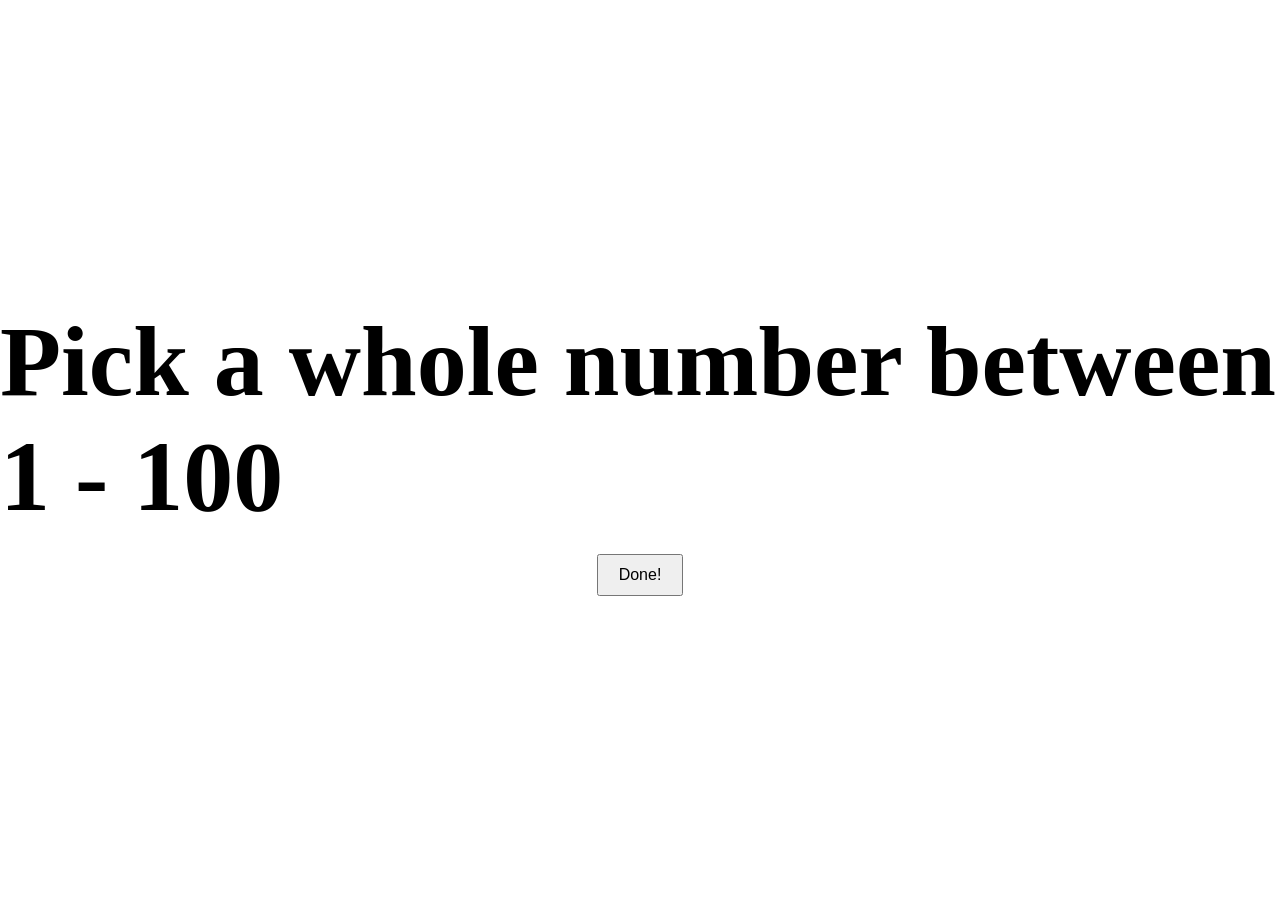
==== index.html @ 2bfceab8 "Add files via upload" ====
<!DOCTYPE html>
<html lang="en">
<head>
    <meta charset="UTF-8">
    <meta name="viewport" content="width=device-width, initial-scale=1.0">
    <title>1st</title>
    <link rel="stylesheet" href="style.css">
</head>
<body>
    <h1>Pick a whole number between 1 - 100</h1>
    <a href="2nd.html"><button>Done!</button></a>
</body>
</html>
---- style.css ----
html, body {
    height: 100%;
    margin: 0;
    display: flex;
    flex-direction: column;
    justify-content: center;
    align-items: center;
}

h1 {
    margin: 0;
    font-size: 100px;
}

button {
    margin-top: 20px;
    padding: 10px 20px;
    font-size: 16px;
    cursor: pointer;
}
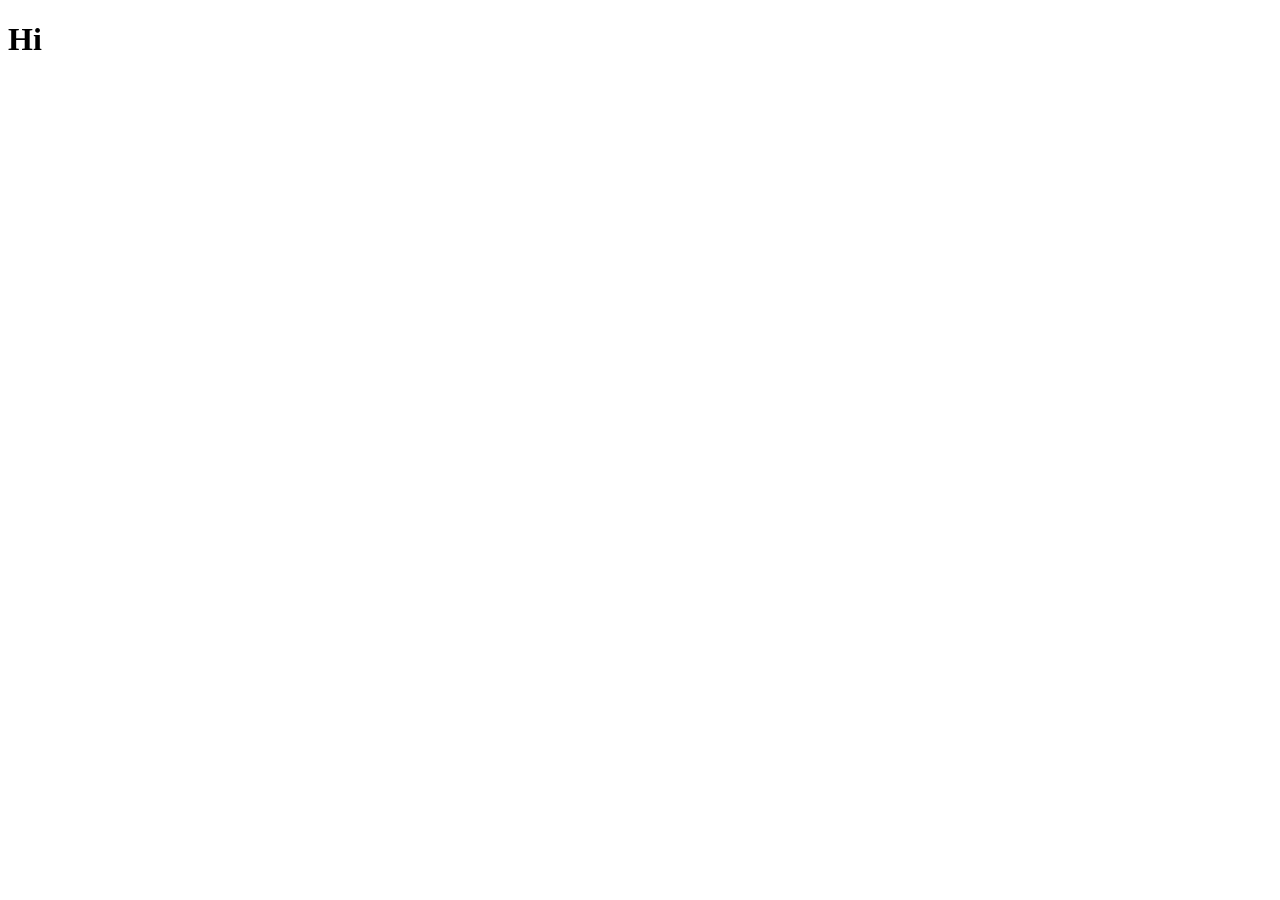
==== commit 9a99fa66: "Create index.html" ====
--- a/index.html
+++ b/index.html
@@ -3,11 +3,9 @@
 <head>
     <meta charset="UTF-8">
     <meta name="viewport" content="width=device-width, initial-scale=1.0">
-    <title>1st</title>
-    <link rel="stylesheet" href="style.css">
+    <title>Document</title>
 </head>
 <body>
-    <h1>Pick a whole number between 1 - 100</h1>
-    <a href="2nd.html"><button>Done!</button></a>
+    <h1>Hi</h1>
 </body>
 </html>
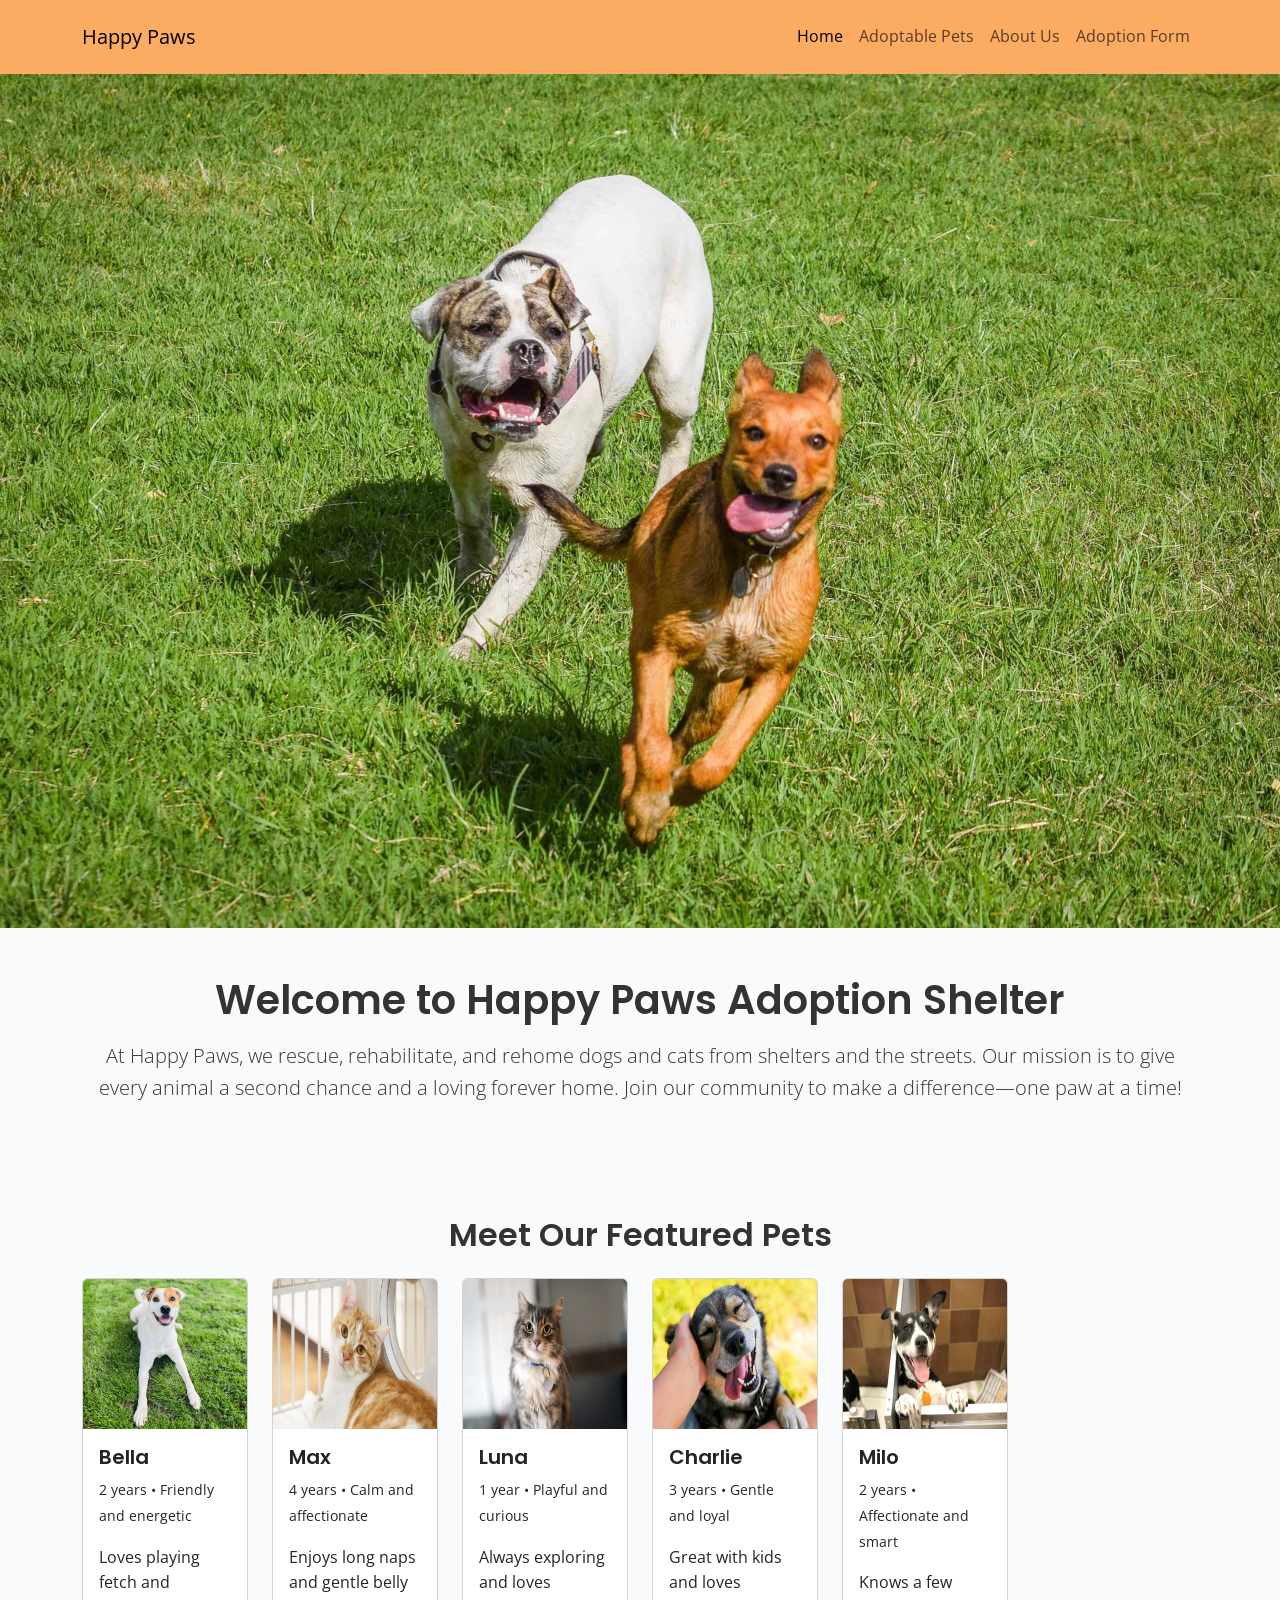
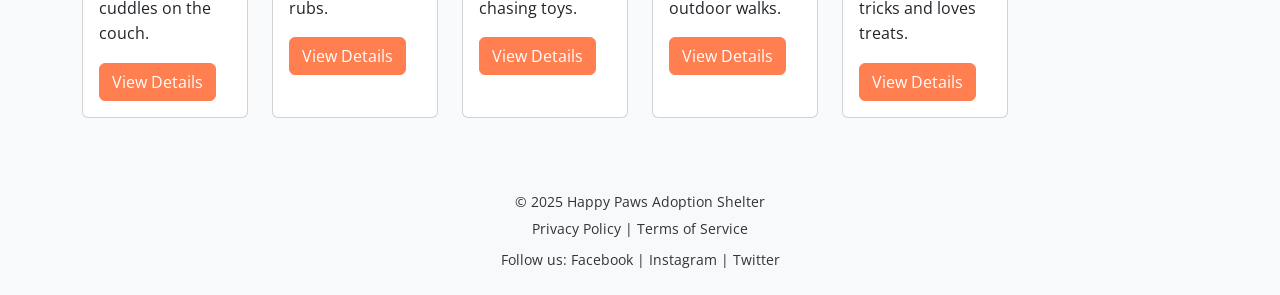
==== commit cee46843: "Add files via upload" ====
--- a/index.html
+++ b/index.html
@@ -1,11 +1,149 @@
-<!DOCTYPE html>
-<html lang="en">
-<head>
-    <meta charset="UTF-8">
-    <meta name="viewport" content="width=device-width, initial-scale=1.0">
-    <title>Document</title>
-</head>
-<body>
-    <h1>Hi</h1>
-</body>
-</html>
+<!DOCTYPE html>
+<html lang="en">
+<head>
+  <meta charset="UTF-8">
+  <meta name="viewport" content="width=device-width, initial-scale=1">
+  <title>Happy Paws Adoption</title>
+  <link href="https://cdn.jsdelivr.net/npm/bootstrap@5.3.0/dist/css/bootstrap.min.css" rel="stylesheet">
+  <link href="styles.css" rel="stylesheet">
+</head>
+<body>
+
+  <nav class="navbar navbar-expand-lg navbar-light">
+    <div class="container">
+      <a class="navbar-brand" href="index.html">Happy Paws</a>
+      <button class="navbar-toggler" type="button" data-bs-toggle="collapse" data-bs-target="#navMenu">
+        <span class="navbar-toggler-icon"></span>
+      </button>
+      <div class="collapse navbar-collapse" id="navMenu">
+        <ul class="navbar-nav ms-auto">
+          <li class="nav-item"><a class="nav-link active" href="index.html">Home</a></li>
+          <li class="nav-item"><a class="nav-link" href="pets.html">Adoptable Pets</a></li>
+          <li class="nav-item"><a class="nav-link" href="about.html">About Us</a></li>
+          <li class="nav-item"><a class="nav-link" href="adoption.html">Adoption Form</a></li>
+        </ul>
+      </div>
+    </div>
+  </nav>
+
+  <div id="heroCarousel" class="carousel slide" data-bs-ride="carousel">
+    <div class="carousel-inner">
+      <div class="carousel-item active">
+        <img src="images/Happy dog.jpg" class="d-block w-100" alt="Happy dog playing">
+      </div>
+      <div class="carousel-item">
+        <img src="images/Playkit.jpg" class="d-block w-100" alt="Playful kitten">
+      </div>
+      <div class="carousel-item">
+        <img src="images/puppyrest.jpeg" class="d-block w-100" alt="Puppy resting">
+      </div>
+      <div class="carousel-item">
+        <img src="images/windowcat.jpg" class="d-block w-100" alt="Cat looking out window">
+      </div>
+      <div class="carousel-item">
+        <img src="images/grouppet.jpg" class="d-block w-100" alt="Group of happy pets">
+      </div>
+    </div>
+    <button class="carousel-control-prev" type="button" data-bs-target="#heroCarousel" data-bs-slide="prev">
+      <span class="carousel-control-prev-icon"></span>
+    </button>
+    <button class="carousel-control-next" type="button" data-bs-target="#heroCarousel" data-bs-slide="next">
+      <span class="carousel-control-next-icon"></span>
+    </button>
+  </div>
+
+  <section class="container py-5">
+    <h1 class="text-center mb-3">Welcome to Happy Paws Adoption Shelter</h1>
+    <p class="lead text-center">
+      At Happy Paws, we rescue, rehabilitate, and rehome dogs and cats from shelters and the streets.
+      Our mission is to give every animal a second chance and a loving forever home.
+      Join our community to make a difference—one paw at a time!
+    </p>
+  </section>
+
+  <section class="container py-5">
+    <h2 class="mb-4 text-center">Meet Our Featured Pets</h2>
+    <div class="row g-4">
+
+      <div class="col-md-4 col-lg-2">
+        <div class="card h-100">
+          <img src="images/bella.jpeg" class="card-img-top" alt="Bella, 2 years old" loading="lazy" width="200" height="150">
+          <div class="card-body">
+            <h5 class="card-title">Bella</h5>
+            <p class="card-text"><small>2 years • Friendly and energetic</small></p>
+            <p class="card-text">Loves playing fetch and cuddles on the couch.</p>
+            <a href="pets.html" class="btn btn-primary">View Details</a>
+          </div>
+        </div>
+      </div>
+
+      <div class="col-md-4 col-lg-2">
+        <div class="card h-100">
+          <img src="images/Max.jpg" class="card-img-top" alt="Max, 4 years old" loading="lazy" width="200" height="150">
+          <div class="card-body">
+            <h5 class="card-title">Max</h5>
+            <p class="card-text"><small>4 years • Calm and affectionate</small></p>
+            <p class="card-text">Enjoys long naps and gentle belly rubs.</p>
+            <a href="pets.html" class="btn btn-primary">View Details</a>
+          </div>
+        </div>
+      </div>
+
+      <div class="col-md-4 col-lg-2">
+        <div class="card h-100">
+          <img src="images/luna.jpg" class="card-img-top" alt="Luna, 1 year old" loading="lazy" width="200" height="150">
+          <div class="card-body">
+            <h5 class="card-title">Luna</h5>
+            <p class="card-text"><small>1 year • Playful and curious</small></p>
+            <p class="card-text">Always exploring and loves chasing toys.</p>
+            <a href="pets.html" class="btn btn-primary">View Details</a>
+          </div>
+        </div>
+      </div>
+
+      <div class="col-md-4 col-lg-2">
+        <div class="card h-100">
+          <img src="images/charlie.jpg" class="card-img-top" alt="Charlie, 3 years old" loading="lazy" width="200" height="150">
+          <div class="card-body">
+            <h5 class="card-title">Charlie</h5>
+            <p class="card-text"><small>3 years • Gentle and loyal</small></p>
+            <p class="card-text">Great with kids and loves outdoor walks.</p>
+            <a href="pets.html" class="btn btn-primary">View Details</a>
+          </div>
+        </div>
+      </div>
+
+      <div class="col-md-4 col-lg-2">
+        <div class="card h-100">
+          <img src="images/milo.jpg" class="card-img-top" alt="Milo, 2 years old" loading="lazy" width="200" height="150">
+          <div class="card-body">
+            <h5 class="card-title">Milo</h5>
+            <p class="card-text"><small>2 years • Affectionate and smart</small></p>
+            <p class="card-text">Knows a few tricks and loves treats.</p>
+            <a href="pets.html" class="btn btn-primary">View Details</a>
+          </div>
+        </div>
+      </div>
+
+    </div>
+  </section>
+ 
+  <footer class="bg-light text-center py-4">
+    <div class="container">
+      <p class="mb-1">&copy; 2025 Happy Paws Adoption Shelter</p>
+      <p class="mb-0">
+        <a href="#" class="text-decoration-none">Privacy Policy</a> |
+        <a href="#" class="text-decoration-none">Terms of Service</a>
+      </p>
+      <p class="mt-2 mb-0">
+        Follow us:
+        <a href="#" class="text-decoration-none">Facebook</a> |
+        <a href="#" class="text-decoration-none">Instagram</a> |
+        <a href="#" class="text-decoration-none">Twitter</a>
+      </p>
+    </div>
+  </footer>
+
+  <script src="https://cdn.jsdelivr.net/npm/bootstrap@5.3.0/dist/js/bootstrap.bundle.min.js" defer></script>
+</body>
+</html>
--- a/styles.css
+++ b/styles.css
@@ -0,0 +1,102 @@
+@import url('https://fonts.googleapis.com/css2?family=Poppins:wght@400;600&family=Open+Sans:wght@400;600&display=swap');
+
+:root {
+  --color-bg: #f9fafb;           
+  --color-text: #333333;         
+  --color-accent: #ff7f50;       
+  --font-heading: 'Poppins', sans-serif;
+  --font-body: 'Open Sans', sans-serif;
+}
+
+body {
+  margin: 0;
+  padding: 0;
+  background-color: var(--color-bg);
+  color: var(--color-text);
+  font-family: var(--font-body);
+  line-height: 1.6;
+}
+h1, h2, h3, h4, h5 {
+  font-family: var(--font-heading);
+  font-weight: 600;
+}
+
+.navbar {
+  position: sticky;
+  top: 0;
+  z-index: 1000;
+  background-color: #fcac62;
+  transition: padding 0.3s, box-shadow 0.3s;
+  padding: 1rem 0;
+}
+.navbar.scrolled {
+  padding: 0.5rem 0;
+  box-shadow: 0 2px 6px rgba(0, 0, 0, 0.1);
+}
+
+.carousel-caption {
+  background: rgba(0, 0, 0, 0.4);
+  padding: 1rem;
+  border-radius: 0.5rem;
+}
+.carousel-caption h2,
+.carousel-caption p {
+  color: #fff;
+  text-shadow: 0 1px 3px rgba(0, 0, 0, 0.7);
+}
+
+.btn-primary {
+  background-color: var(--color-accent);
+  border-color: var(--color-accent);
+  transition: background-color 0.2s;
+}
+.btn-primary:hover,
+.btn-primary:focus {
+  background-color: #e76b3b;
+  border-color: #e76b3b;
+}
+
+.card {
+  transition: transform 0.2s, box-shadow 0.2s;
+}
+.card:hover {
+  transform: translateY(-5px);
+  box-shadow: 0 6px 18px rgba(0, 0, 0, 0.15);
+}
+
+footer {
+  background-color: #ffffff;
+  color: var(--color-text);
+  font-size: 0.9rem;
+}
+footer a {
+  color: var(--color-text);
+  text-decoration: none;
+}
+footer a:hover {
+  text-decoration: underline;
+}
+
+img[loading="lazy"] {
+  will-change: transform;
+}
+
+.filter-bar {
+  display: flex;
+  flex-wrap: wrap;
+  gap: 1rem;
+  margin-bottom: 2rem;
+}
+.filter-bar select,
+.filter-bar input {
+  flex: 1 1 150px;
+  padding: 0.5rem;
+  border: 1px solid #ccc;
+  border-radius: 0.25rem;
+}
+
+@media (max-width: 576px) {
+  .filter-bar {
+    flex-direction: column;
+  }
+}
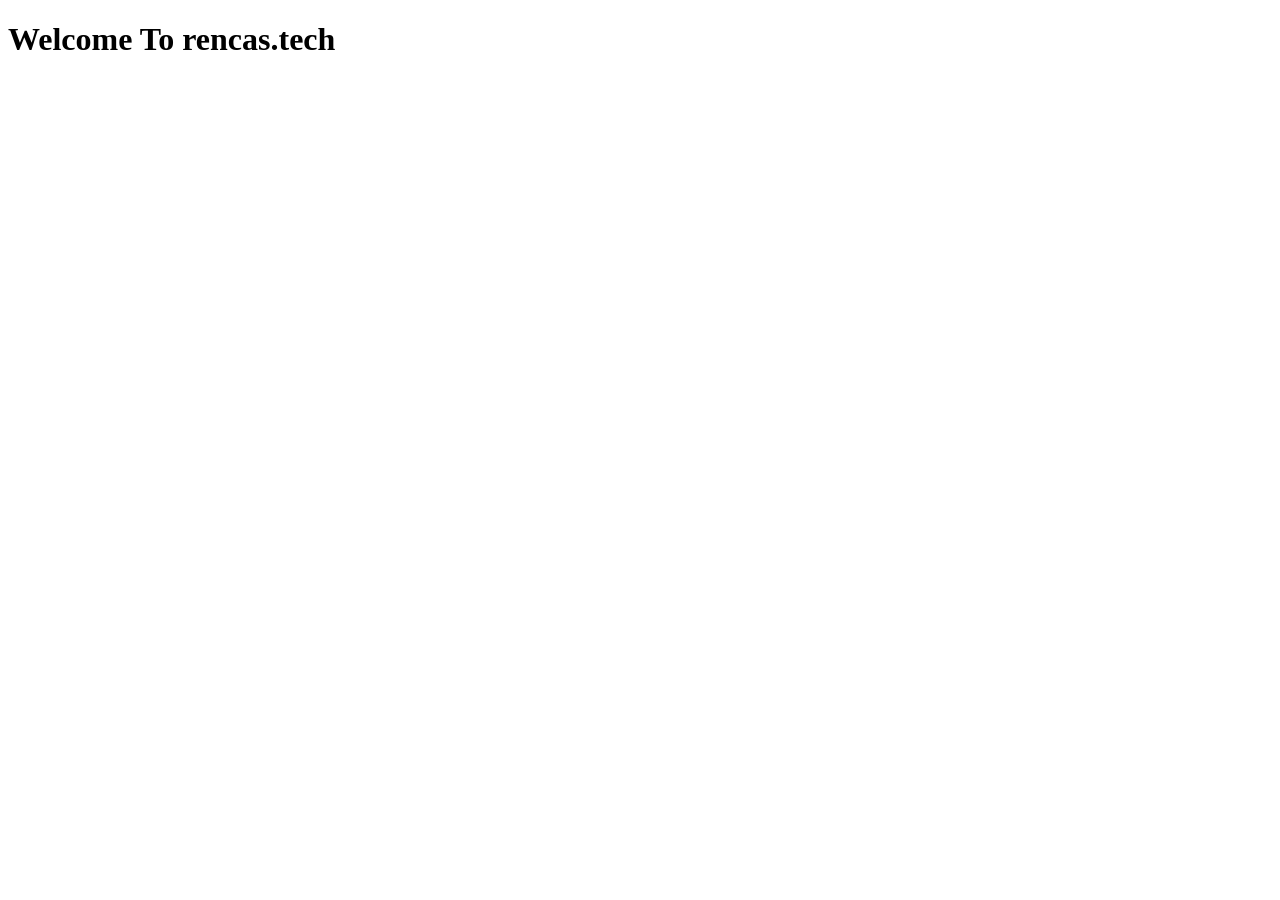
==== commit c878342c: "Update index.html" ====
--- a/index.html
+++ b/index.html
@@ -1,149 +1,11 @@
 <!DOCTYPE html>
 <html lang="en">
 <head>
-  <meta charset="UTF-8">
-  <meta name="viewport" content="width=device-width, initial-scale=1">
-  <title>Happy Paws Adoption</title>
-  <link href="https://cdn.jsdelivr.net/npm/bootstrap@5.3.0/dist/css/bootstrap.min.css" rel="stylesheet">
-  <link href="styles.css" rel="stylesheet">
+    <meta charset="UTF-8">
+    <meta name="viewport" content="width=device-width, initial-scale=1.0">
+    <title>Document</title>
 </head>
 <body>
-
-  <nav class="navbar navbar-expand-lg navbar-light">
-    <div class="container">
-      <a class="navbar-brand" href="index.html">Happy Paws</a>
-      <button class="navbar-toggler" type="button" data-bs-toggle="collapse" data-bs-target="#navMenu">
-        <span class="navbar-toggler-icon"></span>
-      </button>
-      <div class="collapse navbar-collapse" id="navMenu">
-        <ul class="navbar-nav ms-auto">
-          <li class="nav-item"><a class="nav-link active" href="index.html">Home</a></li>
-          <li class="nav-item"><a class="nav-link" href="pets.html">Adoptable Pets</a></li>
-          <li class="nav-item"><a class="nav-link" href="about.html">About Us</a></li>
-          <li class="nav-item"><a class="nav-link" href="adoption.html">Adoption Form</a></li>
-        </ul>
-      </div>
-    </div>
-  </nav>
-
-  <div id="heroCarousel" class="carousel slide" data-bs-ride="carousel">
-    <div class="carousel-inner">
-      <div class="carousel-item active">
-        <img src="images/Happy dog.jpg" class="d-block w-100" alt="Happy dog playing">
-      </div>
-      <div class="carousel-item">
-        <img src="images/Playkit.jpg" class="d-block w-100" alt="Playful kitten">
-      </div>
-      <div class="carousel-item">
-        <img src="images/puppyrest.jpeg" class="d-block w-100" alt="Puppy resting">
-      </div>
-      <div class="carousel-item">
-        <img src="images/windowcat.jpg" class="d-block w-100" alt="Cat looking out window">
-      </div>
-      <div class="carousel-item">
-        <img src="images/grouppet.jpg" class="d-block w-100" alt="Group of happy pets">
-      </div>
-    </div>
-    <button class="carousel-control-prev" type="button" data-bs-target="#heroCarousel" data-bs-slide="prev">
-      <span class="carousel-control-prev-icon"></span>
-    </button>
-    <button class="carousel-control-next" type="button" data-bs-target="#heroCarousel" data-bs-slide="next">
-      <span class="carousel-control-next-icon"></span>
-    </button>
-  </div>
-
-  <section class="container py-5">
-    <h1 class="text-center mb-3">Welcome to Happy Paws Adoption Shelter</h1>
-    <p class="lead text-center">
-      At Happy Paws, we rescue, rehabilitate, and rehome dogs and cats from shelters and the streets.
-      Our mission is to give every animal a second chance and a loving forever home.
-      Join our community to make a difference—one paw at a time!
-    </p>
-  </section>
-
-  <section class="container py-5">
-    <h2 class="mb-4 text-center">Meet Our Featured Pets</h2>
-    <div class="row g-4">
-
-      <div class="col-md-4 col-lg-2">
-        <div class="card h-100">
-          <img src="images/bella.jpeg" class="card-img-top" alt="Bella, 2 years old" loading="lazy" width="200" height="150">
-          <div class="card-body">
-            <h5 class="card-title">Bella</h5>
-            <p class="card-text"><small>2 years • Friendly and energetic</small></p>
-            <p class="card-text">Loves playing fetch and cuddles on the couch.</p>
-            <a href="pets.html" class="btn btn-primary">View Details</a>
-          </div>
-        </div>
-      </div>
-
-      <div class="col-md-4 col-lg-2">
-        <div class="card h-100">
-          <img src="images/Max.jpg" class="card-img-top" alt="Max, 4 years old" loading="lazy" width="200" height="150">
-          <div class="card-body">
-            <h5 class="card-title">Max</h5>
-            <p class="card-text"><small>4 years • Calm and affectionate</small></p>
-            <p class="card-text">Enjoys long naps and gentle belly rubs.</p>
-            <a href="pets.html" class="btn btn-primary">View Details</a>
-          </div>
-        </div>
-      </div>
-
-      <div class="col-md-4 col-lg-2">
-        <div class="card h-100">
-          <img src="images/luna.jpg" class="card-img-top" alt="Luna, 1 year old" loading="lazy" width="200" height="150">
-          <div class="card-body">
-            <h5 class="card-title">Luna</h5>
-            <p class="card-text"><small>1 year • Playful and curious</small></p>
-            <p class="card-text">Always exploring and loves chasing toys.</p>
-            <a href="pets.html" class="btn btn-primary">View Details</a>
-          </div>
-        </div>
-      </div>
-
-      <div class="col-md-4 col-lg-2">
-        <div class="card h-100">
-          <img src="images/charlie.jpg" class="card-img-top" alt="Charlie, 3 years old" loading="lazy" width="200" height="150">
-          <div class="card-body">
-            <h5 class="card-title">Charlie</h5>
-            <p class="card-text"><small>3 years • Gentle and loyal</small></p>
-            <p class="card-text">Great with kids and loves outdoor walks.</p>
-            <a href="pets.html" class="btn btn-primary">View Details</a>
-          </div>
-        </div>
-      </div>
-
-      <div class="col-md-4 col-lg-2">
-        <div class="card h-100">
-          <img src="images/milo.jpg" class="card-img-top" alt="Milo, 2 years old" loading="lazy" width="200" height="150">
-          <div class="card-body">
-            <h5 class="card-title">Milo</h5>
-            <p class="card-text"><small>2 years • Affectionate and smart</small></p>
-            <p class="card-text">Knows a few tricks and loves treats.</p>
-            <a href="pets.html" class="btn btn-primary">View Details</a>
-          </div>
-        </div>
-      </div>
-
-    </div>
-  </section>
- 
-  <footer class="bg-light text-center py-4">
-    <div class="container">
-      <p class="mb-1">&copy; 2025 Happy Paws Adoption Shelter</p>
-      <p class="mb-0">
-        <a href="#" class="text-decoration-none">Privacy Policy</a> |
-        <a href="#" class="text-decoration-none">Terms of Service</a>
-      </p>
-      <p class="mt-2 mb-0">
-        Follow us:
-        <a href="#" class="text-decoration-none">Facebook</a> |
-        <a href="#" class="text-decoration-none">Instagram</a> |
-        <a href="#" class="text-decoration-none">Twitter</a>
-      </p>
-    </div>
-  </footer>
-
-  <script src="https://cdn.jsdelivr.net/npm/bootstrap@5.3.0/dist/js/bootstrap.bundle.min.js" defer></script>
+    <h1>Welcome To rencas.tech</h1>
 </body>
 </html>
